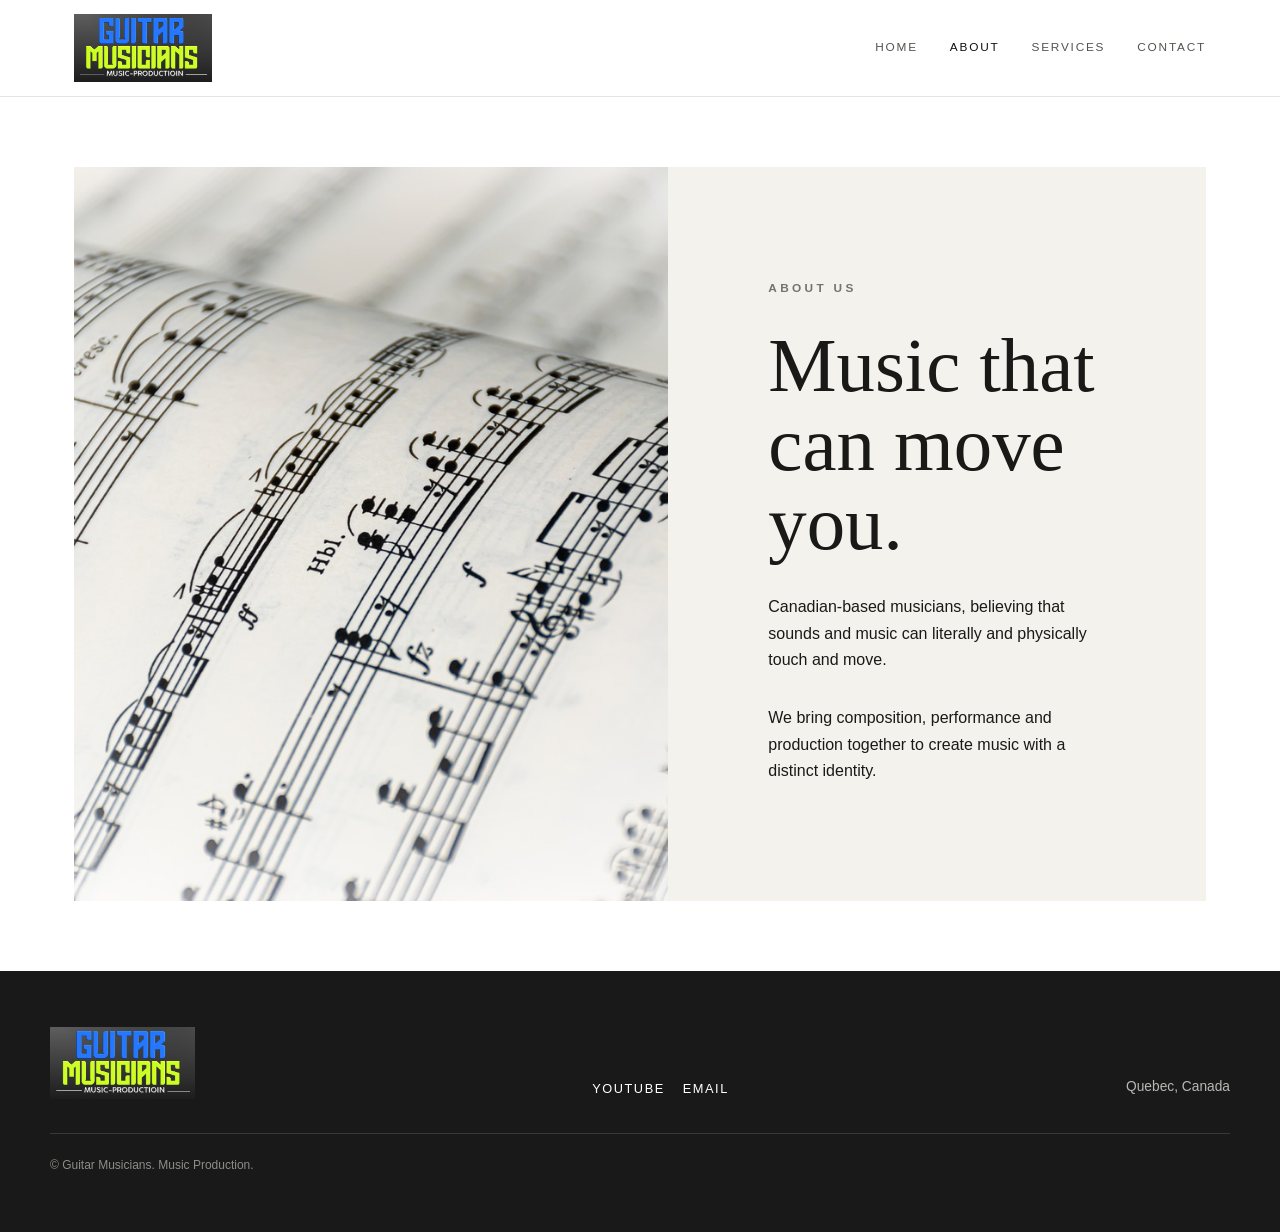
==== about/index.html @ 0838ad5c "Add About page" ====
<!doctype html><html lang="en"><head><meta charset="utf-8"><meta name="viewport" content="width=device-width,initial-scale=1"><title>About | Guitar Musicians</title><meta name="description" content="Canadian-based musicians who believe sound and music can physically touch and move."><link rel="stylesheet" href="../assets/style.css"><script defer src="../assets/script.js"></script></head><body><a class="skip-link" href="#main">Skip to content</a><header class="site-header"><nav class="nav"><a class="brand" href="../"><img src="../assets/images/logo.jpg" alt="Guitar Musicians"></a><button class="menu-button" aria-expanded="false" aria-controls="menu">Menu</button><div class="menu" id="menu"><a href="../">Home</a><a href="./" aria-current="page">About</a><a href="../services/">Services</a><a href="../contact/">Contact</a></div></nav></header><main id="main"><section class="page-hero"><img src="../assets/images/about-sheet-music.jpg" alt="Handwritten sheet music"><div class="page-panel"><p class="eyebrow">About Us</p><h1>Music that can move you.</h1><p>Canadian-based musicians, believing that sounds and music can literally and physically touch and move.</p><p>We bring composition, performance and production together to create music with a distinct identity.</p></div></section></main><footer class="site-footer"><div class="footer-inner"><img src="../assets/images/logo.jpg" alt="Guitar Musicians"><div class="socials"><a href="https://www.youtube.com/">YouTube</a><a href="mailto:info@guitarmusicians.com">Email</a></div><p>Quebec, Canada</p></div><div class="legal">© Guitar Musicians. Music Production.</div></footer></body></html>
---- assets/style.css ----
:root{--ink:#191a18;--muted:#6e6d67;--paper:#fff;--wash:#f4f2ec;--line:#dedbd2;--blue:#276ee7;--lime:#c9ff16;--serif:Georgia,'Times New Roman',serif;--sans:Arial,Helvetica,sans-serif}
*{box-sizing:border-box}html{scroll-behavior:smooth}body{margin:0;color:var(--ink);background:var(--paper);font-family:var(--sans);line-height:1.65}img{max-width:100%;display:block}a{color:inherit}.skip-link{position:absolute;left:-9999px}.skip-link:focus{left:1rem;top:1rem;background:#fff;padding:.6rem 1rem;z-index:99}.site-header{position:sticky;top:0;z-index:20;background:rgba(255,255,255,.96);border-bottom:1px solid rgba(222,219,210,.7);backdrop-filter:blur(12px)}.nav{max-width:1180px;margin:auto;min-height:96px;padding:14px 24px;display:flex;align-items:center;justify-content:space-between;gap:24px}.brand img{width:138px;height:68px;object-fit:cover}.menu{display:flex;gap:32px;align-items:center}.menu a{text-decoration:none;text-transform:uppercase;letter-spacing:.15em;font-size:.74rem;color:#55534d}.menu a:hover,.menu a[aria-current=page]{color:#111}.menu-button{display:none;border:1px solid var(--line);background:#fff;padding:10px;font-size:1rem}.hero{max-width:1380px;margin:52px auto 0;padding:0 24px}.hero img{width:100%;height:auto}.intro{max-width:1120px;margin:100px auto;padding:0 24px;text-align:center}.eyebrow{text-transform:uppercase;letter-spacing:.28em;color:#77736a;font-size:.74rem;font-weight:600}.display{font-family:var(--serif);font-size:clamp(2.8rem,6vw,5.6rem);font-weight:400;line-height:1.03;margin:.35em 0}.lede{max-width:720px;margin:0 auto;color:var(--muted);font-size:1.08rem}.service-grid{max-width:1180px;margin:0 auto 110px;padding:0 24px;display:grid;grid-template-columns:repeat(3,1fr);gap:28px}.service-card{background:var(--wash)}.service-card img{width:100%;aspect-ratio:4/5;object-fit:cover}.service-copy{padding:30px}.service-copy h2{font-family:var(--serif);font-weight:400;font-size:2rem;margin:0 0 12px}.service-copy p{color:var(--muted);margin:0}.split{max-width:1180px;margin:0 auto 110px;padding:0 24px;display:grid;grid-template-columns:1fr 1fr;align-items:stretch}.split img{width:100%;height:100%;min-height:560px;object-fit:cover}.split-copy{background:var(--wash);padding:clamp(42px,7vw,90px);display:flex;flex-direction:column;justify-content:center}.split-copy h2{font-family:var(--serif);font-weight:400;font-size:clamp(2.4rem,5vw,4.7rem);line-height:1.05;margin:.25em 0}.button{display:inline-block;align-self:flex-start;margin-top:20px;background:var(--ink);color:#fff;text-decoration:none;padding:13px 24px;text-transform:uppercase;letter-spacing:.14em;font-size:.72rem}.gallery{max-width:1180px;margin:0 auto 110px;padding:0 24px}.gallery-grid{display:grid;grid-template-columns:repeat(3,1fr);gap:16px}.gallery-grid img{width:100%;aspect-ratio:4/3;object-fit:cover}.release{max-width:1180px;margin:0 auto 110px;padding:0 24px}.release img{width:100%}.page-hero{max-width:1180px;margin:70px auto;padding:0 24px;display:grid;grid-template-columns:1.05fr .95fr;align-items:stretch}.page-hero img{width:100%;height:100%;min-height:600px;object-fit:cover}.page-panel{background:var(--wash);padding:clamp(44px,8vw,100px);display:flex;flex-direction:column;justify-content:center}.page-panel h1{font-family:var(--serif);font-size:clamp(3rem,6vw,5.5rem);font-weight:400;line-height:1.03;margin:.2em 0}.contact-list{margin:25px 0 0;padding:0;list-style:none}.contact-list li{padding:14px 0;border-top:1px solid var(--line)}.contact-list strong{display:block;font-size:.7rem;letter-spacing:.18em;color:var(--muted)}.site-footer{background:#181918;color:#fff;padding:56px 24px}.footer-inner{max-width:1180px;margin:auto;display:flex;justify-content:space-between;gap:30px;align-items:end}.footer-inner img{width:145px}.footer-inner p{margin:0;color:#b9b8b3;font-size:.86rem}.socials{display:flex;gap:18px}.socials a{color:#fff;text-decoration:none;font-size:.8rem;text-transform:uppercase;letter-spacing:.12em}.legal{max-width:1180px;margin:34px auto 0;padding-top:22px;border-top:1px solid #393a38;color:#8d8d88;font-size:.75rem}.sr-only{position:absolute;width:1px;height:1px;padding:0;margin:-1px;overflow:hidden;clip:rect(0,0,0,0);white-space:nowrap;border:0}
@media(max-width:800px){.nav{min-height:78px}.brand img{width:110px;height:54px}.menu-button{display:block}.menu{display:none;position:absolute;left:0;right:0;top:78px;background:#fff;padding:24px;flex-direction:column;border-bottom:1px solid var(--line)}.menu.open{display:flex}.hero{margin-top:24px;padding:0 12px}.intro{margin:72px auto}.service-grid,.gallery-grid{grid-template-columns:1fr}.split,.page-hero{grid-template-columns:1fr}.split img,.page-hero img{min-height:360px}.page-hero{margin-top:28px}.footer-inner{align-items:flex-start;flex-direction:column}.service-grid,.split,.gallery,.release{margin-bottom:72px}}
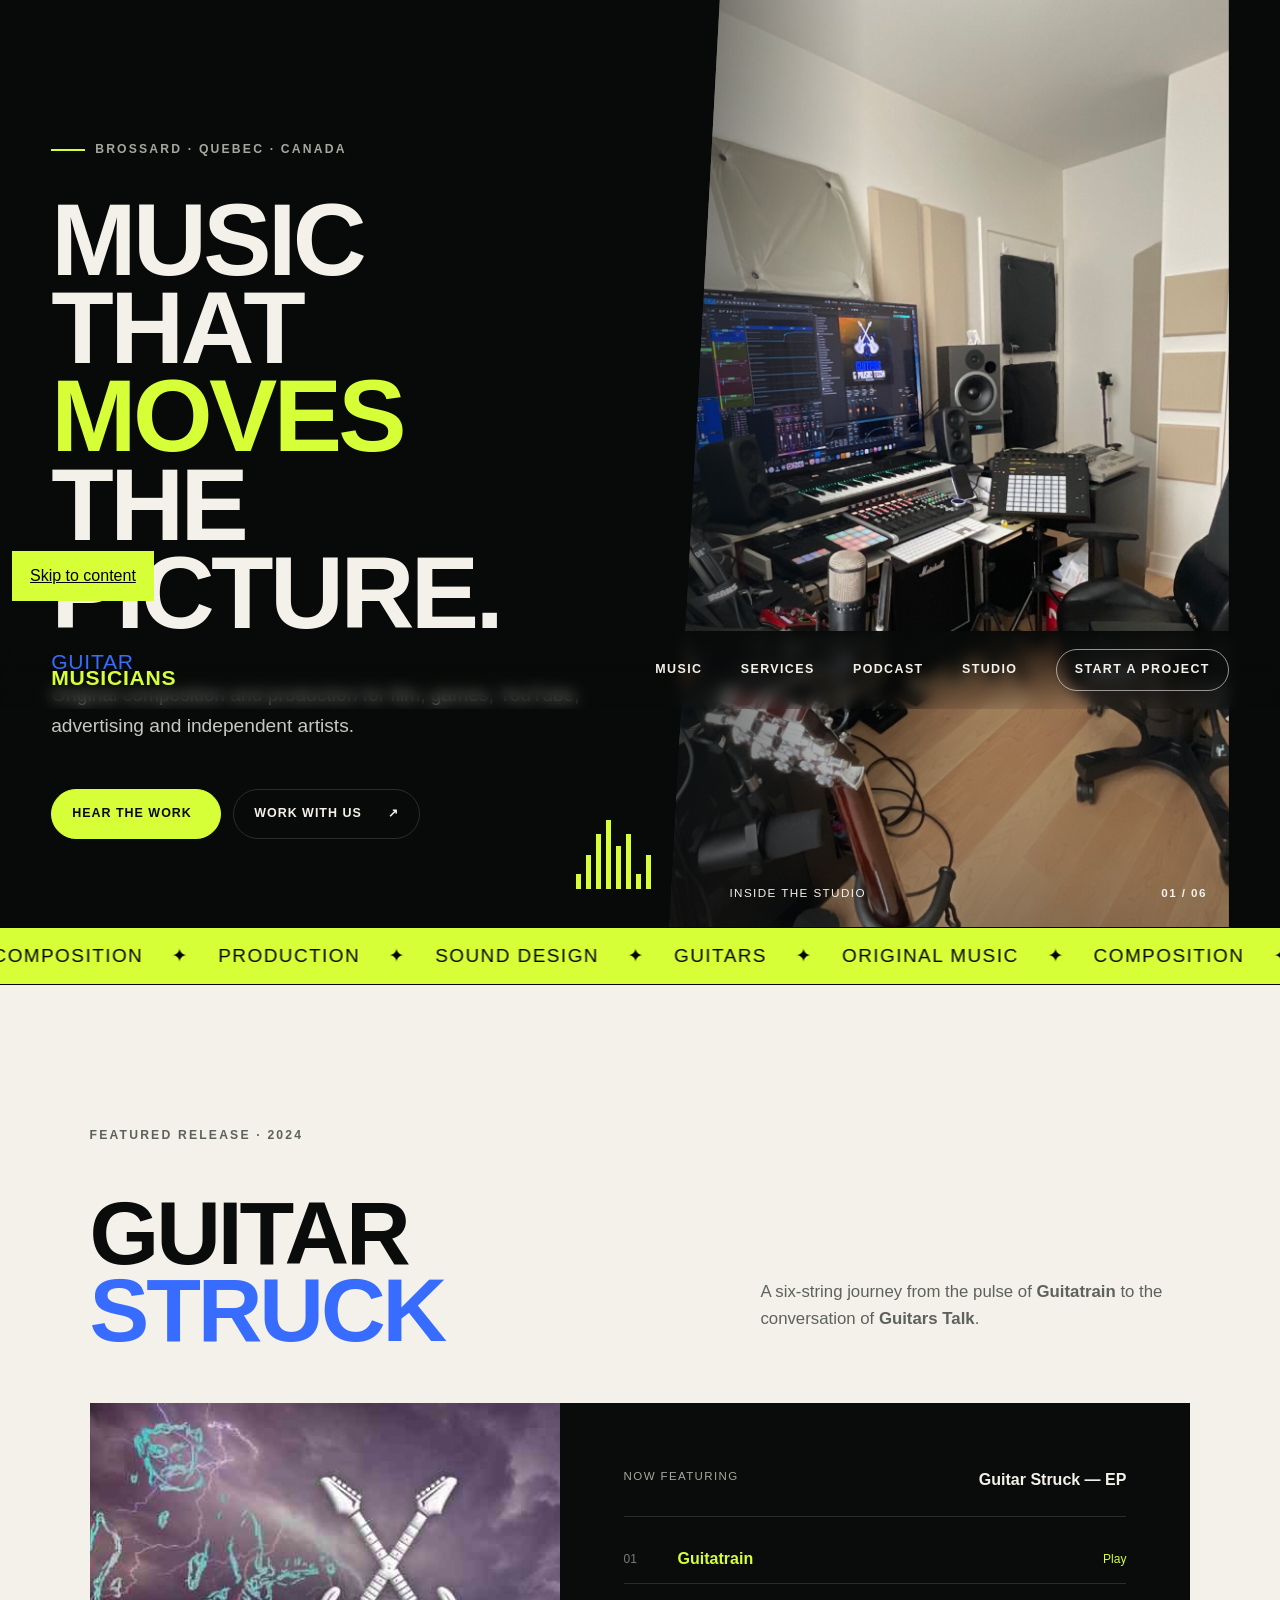
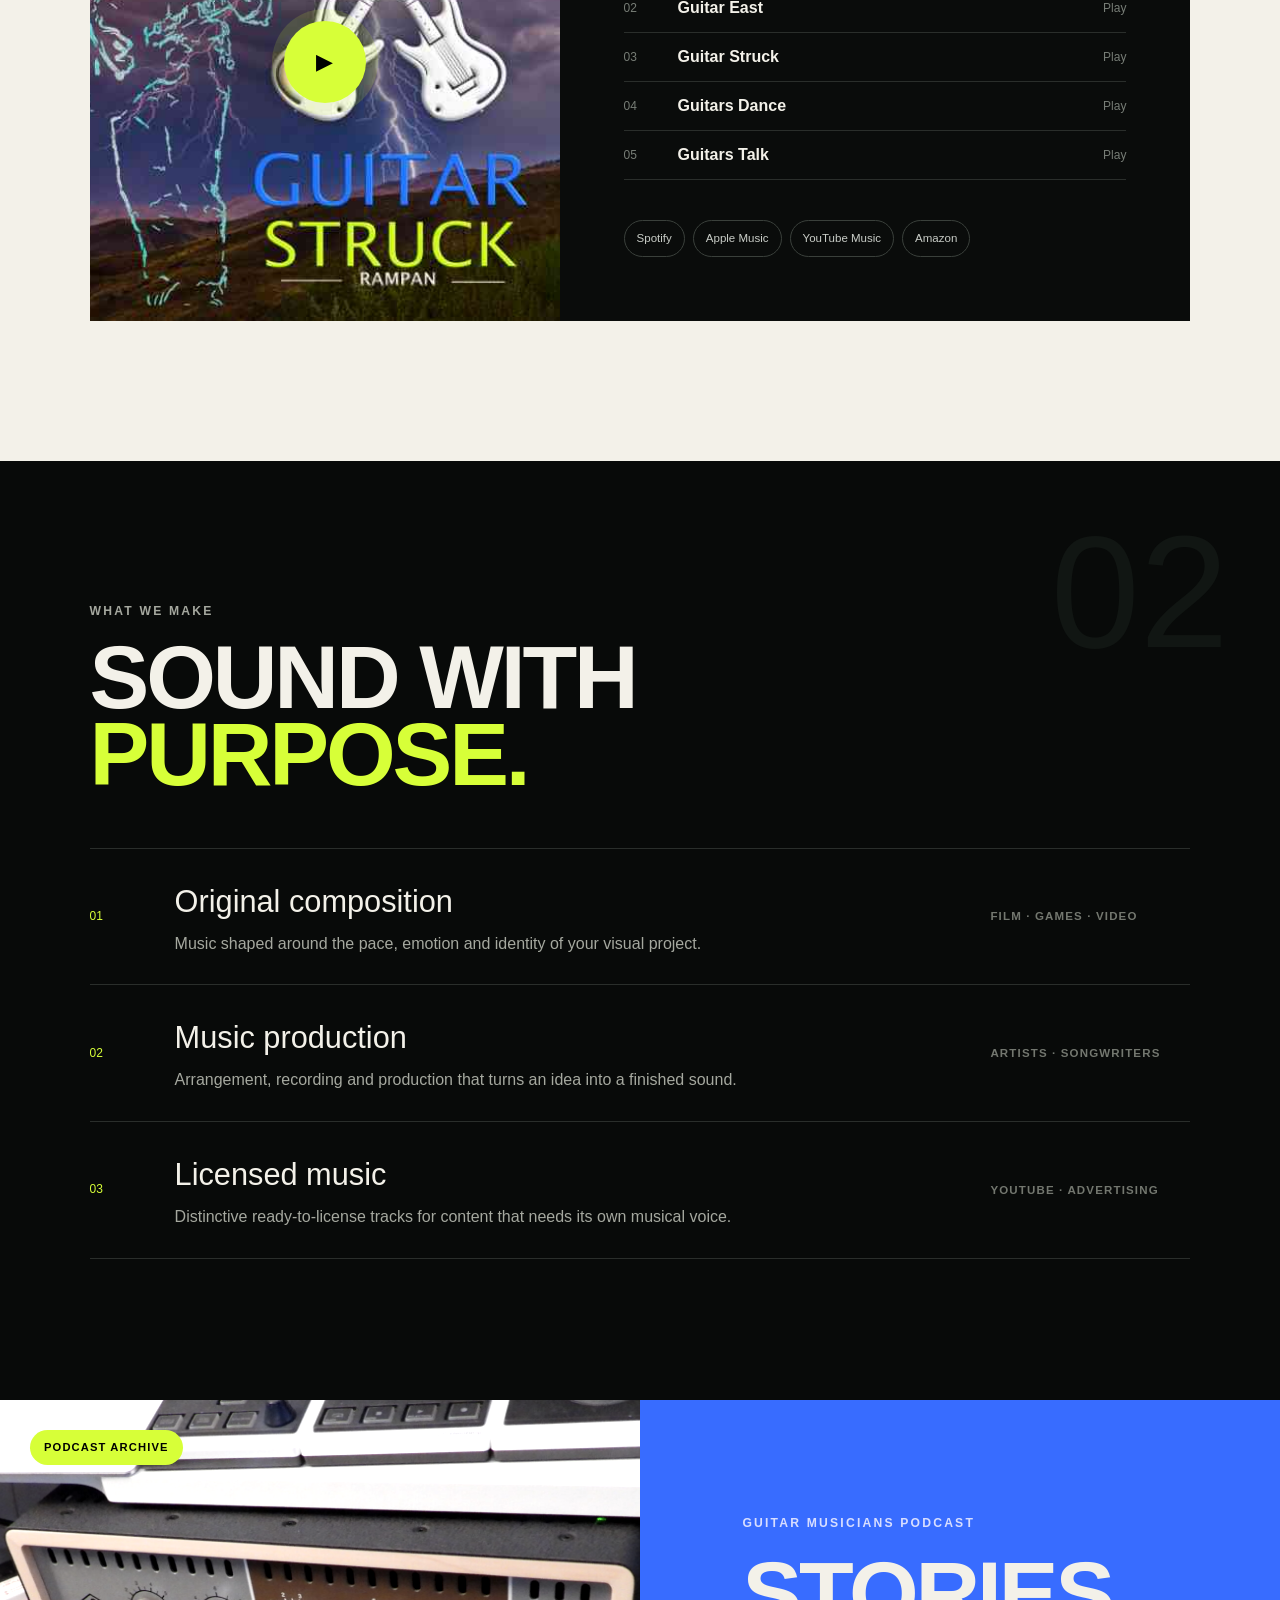
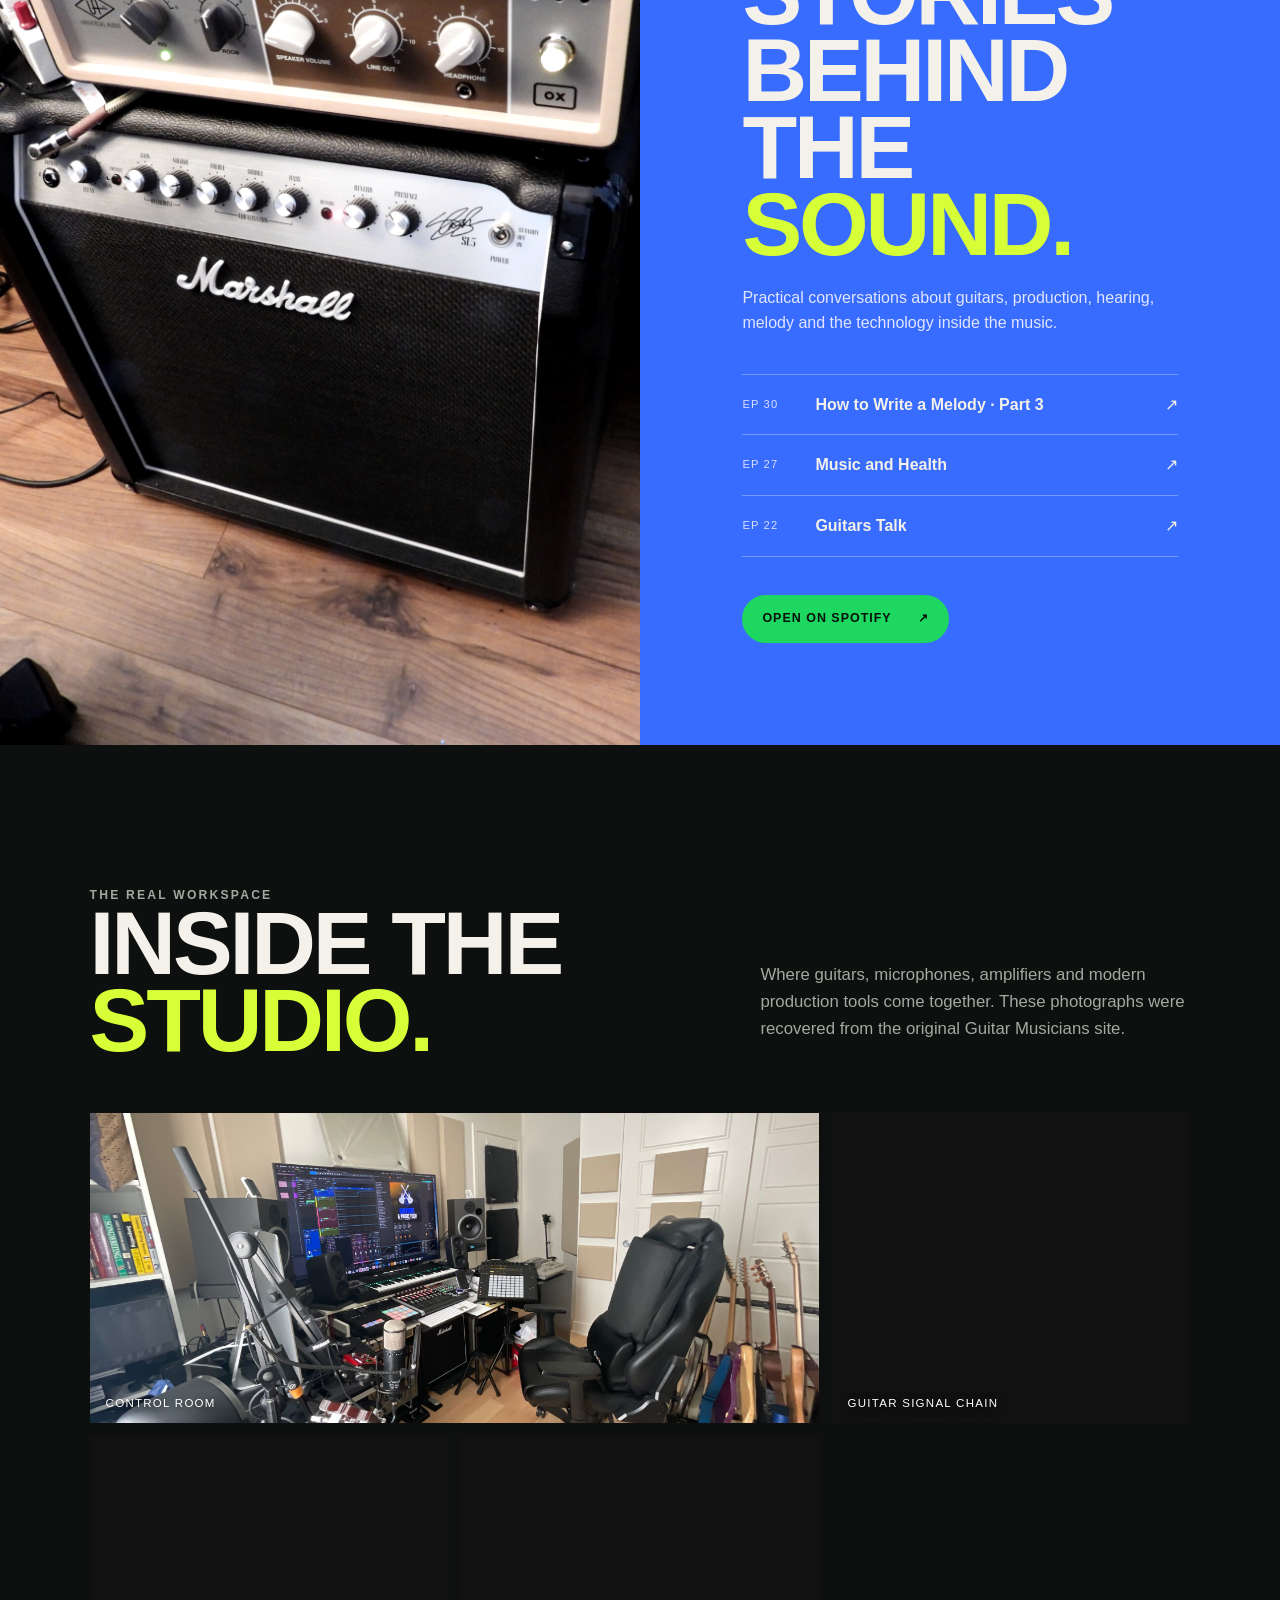
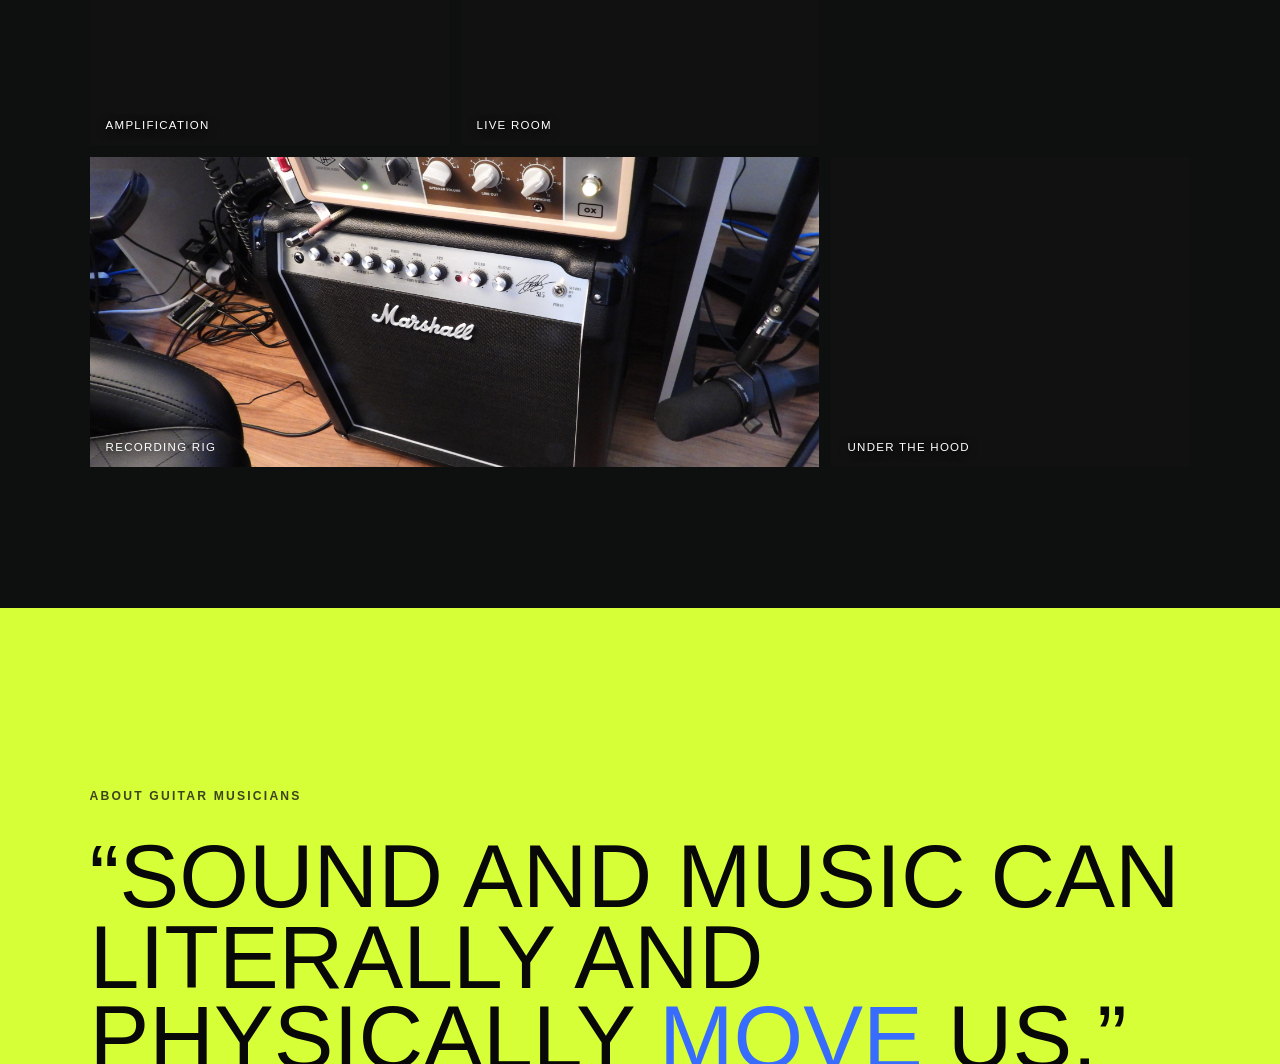
==== commit 2fd74d2b: "Create modern Guitar Musicians redesign" ====
--- a/about/index.html
+++ b/about/index.html
@@ -1 +1 @@
-<!doctype html><html lang="en"><head><meta charset="utf-8"><meta name="viewport" content="width=device-width,initial-scale=1"><title>About | Guitar Musicians</title><meta name="description" content="Canadian-based musicians who believe sound and music can physically touch and move."><link rel="stylesheet" href="../assets/style.css"><script defer src="../assets/script.js"></script></head><body><a class="skip-link" href="#main">Skip to content</a><header class="site-header"><nav class="nav"><a class="brand" href="../"><img src="../assets/images/logo.jpg" alt="Guitar Musicians"></a><button class="menu-button" aria-expanded="false" aria-controls="menu">Menu</button><div class="menu" id="menu"><a href="../">Home</a><a href="./" aria-current="page">About</a><a href="../services/">Services</a><a href="../contact/">Contact</a></div></nav></header><main id="main"><section class="page-hero"><img src="../assets/images/about-sheet-music.jpg" alt="Handwritten sheet music"><div class="page-panel"><p class="eyebrow">About Us</p><h1>Music that can move you.</h1><p>Canadian-based musicians, believing that sounds and music can literally and physically touch and move.</p><p>We bring composition, performance and production together to create music with a distinct identity.</p></div></section></main><footer class="site-footer"><div class="footer-inner"><img src="../assets/images/logo.jpg" alt="Guitar Musicians"><div class="socials"><a href="https://www.youtube.com/">YouTube</a><a href="mailto:info@guitarmusicians.com">Email</a></div><p>Quebec, Canada</p></div><div class="legal">© Guitar Musicians. Music Production.</div></footer></body></html>
+<!doctype html><html lang="en"><head><meta charset="utf-8"><meta name="viewport" content="width=device-width,initial-scale=1"><meta http-equiv="refresh" content="0; url=../#about"><title>About | Guitar Musicians</title><link rel="canonical" href="../#about"></head><body><p><a href="../#about">Continue to About</a></p></body></html>
